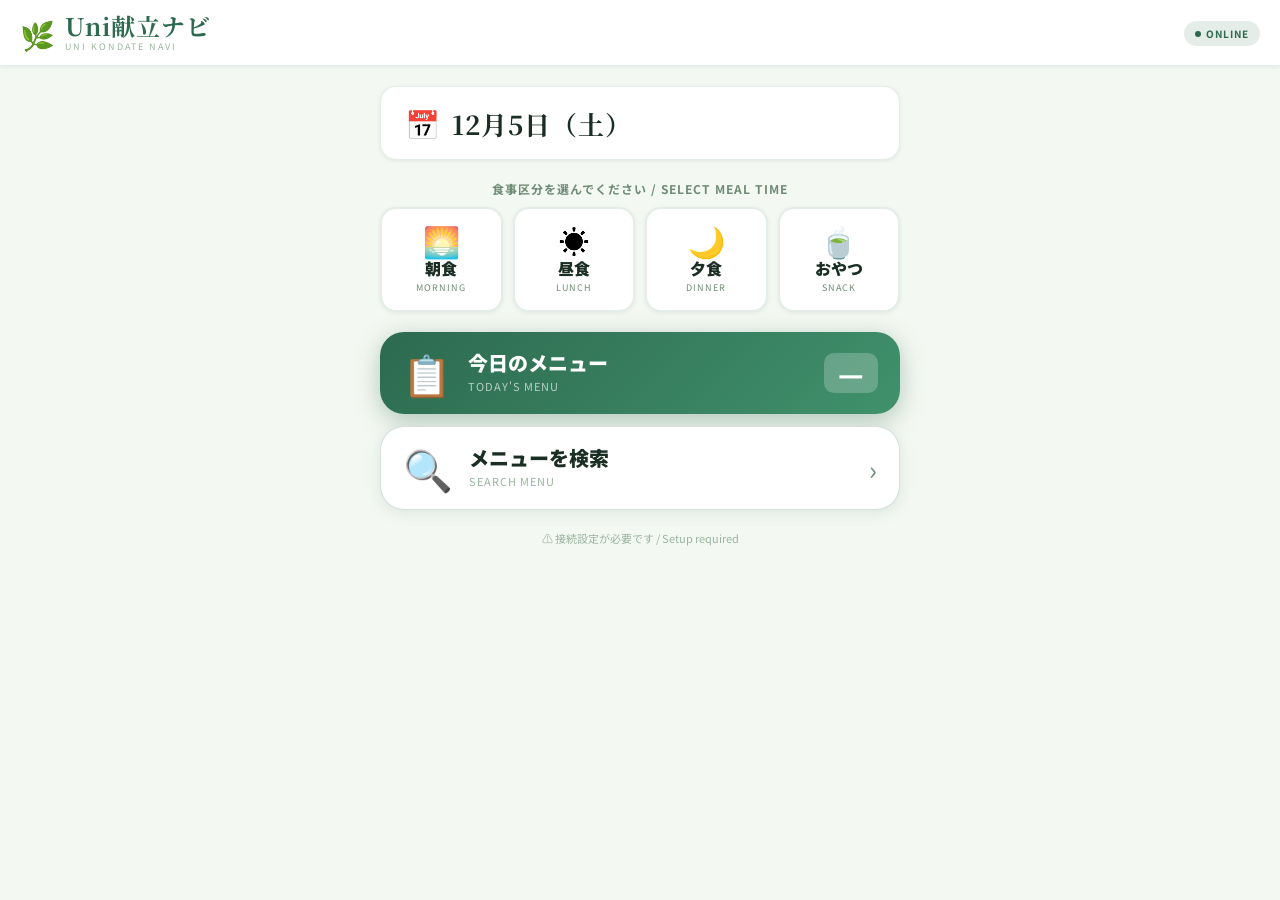
==== index.html @ f432d3ce "Update index.html" ====
<!DOCTYPE html>
<html lang="ja">
<head>
  <meta charset="UTF-8">
  <meta name="viewport" content="width=device-width, initial-scale=1.0, user-scalable=no">
  <meta name="apple-mobile-web-app-capable" content="yes">
  <meta name="apple-mobile-web-app-status-bar-style" content="default">
  <meta name="apple-mobile-web-app-title" content="Uni献立ナビ">
  <meta name="theme-color" content="#2D6A4F">
  <title>Uni献立ナビ</title>
  <link rel="manifest" href="manifest.json">
  <link rel="preconnect" href="https://fonts.googleapis.com">
  <link rel="preconnect" href="https://fonts.gstatic.com" crossorigin>
  <link href="https://fonts.googleapis.com/css2?family=Noto+Sans+JP:wght@400;500;700;900&family=Noto+Serif+JP:wght@600;700&display=swap" rel="stylesheet">
  <link rel="stylesheet" href="styles.css">
  <style>
    /* 工程一覧画面 */
    .steps-overview-screen { display:flex; flex-direction:column; height:100%; }
    .steps-list { flex:1; overflow-y:auto; padding:16px; }
    .steps-list-item {
      display:flex; align-items:flex-start; gap:14px;
      background:#fff; border-radius:14px; padding:16px;
      margin-bottom:10px; box-shadow:0 2px 8px rgba(45,106,79,0.08);
      border-left:4px solid #52B788;
    }
    .steps-list-num {
      width:32px; height:32px; border-radius:10px;
      background:#2D6A4F; color:#fff;
      font-size:14px; font-weight:900;
      display:flex; align-items:center; justify-content:center; flex-shrink:0;
    }
    .steps-list-icon { font-size:22px; flex-shrink:0; margin-top:2px; }
    .steps-list-body { flex:1; }
    .steps-list-desc { font-size:14px; font-weight:700; color:#1A2E23; line-height:1.5; }
    .steps-list-desc-en { font-size:11px; color:#6E8C75; margin-top:3px; line-height:1.4; }
    .steps-list-meta { display:flex; gap:8px; margin-top:6px; flex-wrap:wrap; }
    .steps-list-tag {
      font-size:10px; font-weight:700; padding:3px 8px;
      border-radius:100px; background:#D8EDD4; color:#2D6A4F;
    }
    .steps-list-tag.timer { background:#FDF0E0; color:#C8762A; }
    .steps-list-tag.steamcon { background:#EEF2FF; color:#5B6FA8; }

    /* ホームボタン（調理中） */
    .home-btn-cooking {
      width:40px; height:40px; border-radius:10px;
      background:rgba(255,255,255,0.15); border:none;
      font-size:18px; cursor:pointer;
      display:flex; align-items:center; justify-content:center;
      flex-shrink:0; color:#fff;
      transition:background 0.15s;
    }
    .home-btn-cooking:active { background:rgba(255,255,255,0.30); }
  </style>
</head>
<body>

<!-- ローディング -->
<div class="loading-overlay" id="loading">
  <div class="loading-logo-wrap">
    <div class="loading-leaf">🌿</div>
    <div class="loading-logo">Uni献立ナビ</div>
    <div class="loading-sub">UNI KONDATE NAVI</div>
  </div>
  <div class="spinner"></div>
</div>

<!-- タイマーアラーム点滅 -->
<div class="alarm-overlay" id="alarm-overlay"></div>
<!-- 工程完了フラッシュ -->
<div class="step-flash-overlay" id="step-flash-overlay"></div>

<!-- ============================================================
     S01: ホーム
     ============================================================ -->
<div class="screen" id="screen-home">
  <div class="home-header">
    <div class="home-brand">
      <span class="home-brand-leaf">🌿</span>
      <div>
        <div class="home-brand-name">Uni献立ナビ</div>
        <div class="home-brand-sub">UNI KONDATE NAVI</div>
      </div>
    </div>
    <div class="sync-badge online" id="sync-badge">
      <span class="sync-dot"></span>
      <span id="sync-label">ONLINE</span>
    </div>
  </div>

  <div class="home-body">
    <div class="home-date-card">
      <div class="home-date-icon">📅</div>
      <div class="home-date-text" id="home-date">--月--日（－）</div>
    </div>

    <div class="meal-time-section">
      <div class="meal-time-label">食事区分を選んでください / Select Meal Time</div>
      <div class="meal-time-grid">
        <button class="meal-time-btn" data-meal="morning" onclick="selectMealTime('morning', this)">
          <span class="meal-time-icon">🌅</span>
          <span class="meal-time-name">朝食</span>
          <span class="meal-time-en">MORNING</span>
        </button>
        <button class="meal-time-btn" data-meal="lunch" onclick="selectMealTime('lunch', this)">
          <span class="meal-time-icon">☀️</span>
          <span class="meal-time-name">昼食</span>
          <span class="meal-time-en">LUNCH</span>
        </button>
        <button class="meal-time-btn" data-meal="dinner" onclick="selectMealTime('dinner', this)">
          <span class="meal-time-icon">🌙</span>
          <span class="meal-time-name">夕食</span>
          <span class="meal-time-en">DINNER</span>
        </button>
        <button class="meal-time-btn" data-meal="snack" onclick="selectMealTime('snack', this)">
          <span class="meal-time-icon">🍵</span>
          <span class="meal-time-name">おやつ</span>
          <span class="meal-time-en">SNACK</span>
        </button>
      </div>
    </div>

    <div class="home-actions">
      <button class="home-btn home-btn-primary" onclick="showTodayMenu()">
        <span class="home-btn-icon">📋</span>
        <div class="home-btn-content">
          <div class="home-btn-label">今日のメニュー</div>
          <div class="home-btn-sublabel">TODAY'S MENU</div>
        </div>
        <div class="home-btn-badge" id="today-count">—</div>
      </button>
      <button class="home-btn home-btn-secondary" onclick="showSearch()">
        <span class="home-btn-icon">🔍</span>
        <div class="home-btn-content">
          <div class="home-btn-label">メニューを検索</div>
          <div class="home-btn-sublabel">SEARCH MENU</div>
        </div>
        <span class="home-btn-chevron">›</span>
      </button>
    </div>

    <div class="home-sync-info" id="home-sync-info">— / —</div>
  </div>
</div>

<!-- ============================================================
     S02: 今日のメニュー一覧
     ============================================================ -->
<div class="screen" id="screen-today">
  <div class="header">
    <button class="back-btn" onclick="goBack()">←</button>
    <div class="header-titles">
      <div class="header-title" id="today-header-title">今日のメニュー</div>
      <div class="header-sub" id="today-header-sub">TODAY'S MENU</div>
    </div>
    <div class="header-spacer"></div>
    <div class="header-meal-tabs">
      <button class="header-meal-tab" data-meal="morning" onclick="filterByMealTime('morning', this)">🌅朝</button>
      <button class="header-meal-tab" data-meal="lunch"   onclick="filterByMealTime('lunch',   this)">☀️昼</button>
      <button class="header-meal-tab" data-meal="dinner"  onclick="filterByMealTime('dinner',  this)">🌙夕</button>
      <button class="header-meal-tab" data-meal="snack"   onclick="filterByMealTime('snack',   this)">🍵おやつ</button>
    </div>
    <div class="menu-count-badge" id="today-menu-count">0件</div>
  </div>
  <div class="scroll-body">
    <div class="menu-grid" id="today-menu-grid"></div>
  </div>
</div>

<!-- ============================================================
     S03: 検索
     ============================================================ -->
<div class="screen" id="screen-search">
  <div class="header">
    <button class="back-btn" onclick="goBack()">←</button>
    <div class="header-titles">
      <div class="header-title">メニュー検索</div>
      <div class="header-sub">SEARCH MENU</div>
    </div>
  </div>

  <div class="search-bar">
    <div class="search-input-wrap" id="search-input-wrap">
      <span class="search-icon-left">🔍</span>
      <input type="text" id="search-input" class="search-input"
        placeholder="番ID・メニュー名 / ID or Name"
        oninput="doSearch()" autocomplete="off" autocorrect="off"
        autocapitalize="off" spellcheck="false">
      <button class="search-clear-btn" id="search-clear-btn"
        onclick="clearSearch()" style="display:none">✕</button>
    </div>
  </div>

  <div class="search-filters">
    <div class="filter-row">
      <div class="filter-row-label">🍱<br>系統</div>
      <div class="filter-chips">
        <button class="filter-chip active" data-filter-type="cuisine" data-filter-value="all"  onclick="setFilter('cuisine','all',this)">ALL</button>
        <button class="filter-chip" data-filter-type="cuisine" data-filter-value="和食"  onclick="setFilter('cuisine','和食',this)">🍱 和食</button>
        <button class="filter-chip" data-filter-type="cuisine" data-filter-value="洋食"  onclick="setFilter('cuisine','洋食',this)">🍝 洋食</button>
        <button class="filter-chip" data-filter-type="cuisine" data-filter-value="中華"  onclick="setFilter('cuisine','中華',this)">🥢 中華</button>
      </div>
    </div>
    <div class="filter-row">
      <div class="filter-row-label">📋<br>分類</div>
      <div class="filter-chips">
        <button class="filter-chip active" data-filter-type="category" data-filter-value="all"   onclick="setFilter('category','all',this)">ALL</button>
        <button class="filter-chip" data-filter-type="category" data-filter-value="煮物"   onclick="setFilter('category','煮物',this)">🫕 煮物</button>
        <button class="filter-chip" data-filter-type="category" data-filter-value="焼き物" onclick="setFilter('category','焼き物',this)">🔥 焼き物</button>
        <button class="filter-chip" data-filter-type="category" data-filter-value="汁物"   onclick="setFilter('category','汁物',this)">🍜 汁物</button>
        <button class="filter-chip" data-filter-type="category" data-filter-value="炒め物" onclick="setFilter('category','炒め物',this)">🍳 炒め物</button>
        <button class="filter-chip" data-filter-type="category" data-filter-value="副菜"   onclick="setFilter('category','副菜',this)">🥗 副菜</button>
      </div>
    </div>
  </div>

  <div class="search-results-info" id="search-info">全メニューを表示中</div>
  <div class="scroll-body">
    <div class="menu-grid" id="search-menu-grid"></div>
  </div>
</div>

<!-- ============================================================
     S04: メニュー詳細
     ============================================================ -->
<div class="screen" id="screen-detail">
  <div class="header header-transparent" id="detail-header">
    <button class="back-btn back-btn-light" onclick="goBack()">←</button>
    <div class="header-spacer"></div>
  </div>

  <div class="detail-hero">
    <div class="detail-hero-media" id="detail-hero-media">🍽️</div>
    <div class="detail-hero-overlay">
      <div class="detail-meal-time-badge" id="detail-meal-badge"></div>
      <div class="detail-menu-id" id="detail-id"></div>
      <div class="detail-menu-name" id="detail-name"></div>
      <div class="detail-tags" id="detail-tags"></div>
    </div>
  </div>

  <div class="scroll-body detail-scroll">
    <div class="detail-section">
      <div class="section-label">🍽️ 食数 / Servings</div>
      <div class="serving-counter">
        <button class="serving-btn" onclick="changeServings(-5)">−5</button>
        <button class="serving-btn" onclick="changeServings(-1)">−</button>
        <div class="serving-display">
          <div class="serving-num" id="serving-num">10</div>
          <div class="serving-unit">食 / servings</div>
        </div>
        <button class="serving-btn" onclick="changeServings(1)">＋</button>
        <button class="serving-btn" onclick="changeServings(5)">＋5</button>
      </div>
    </div>

    <div class="detail-section">
      <div class="section-label">🥦 材料 / Ingredients</div>
      <div class="ing-list" id="detail-ing-list"></div>
    </div>

    <div class="detail-section">
      <div class="section-label">📋 工程数 / Steps</div>
      <div class="steps-overview">
        <div class="steps-overview-num" id="detail-steps-count">—</div>
        <div class="steps-overview-unit">工程<br>steps</div>
      </div>
    </div>
    <div style="height:110px"></div>
  </div>

  <div class="fixed-btn-wrap">
    <button class="start-btn" onclick="showStepsOverview()">
      <span class="start-btn-icon">📋</span>
      <div class="start-btn-text">
        <div class="start-btn-main">工程を確認する</div>
        <div class="start-btn-sub">CHECK ALL STEPS</div>
      </div>
      <span class="start-btn-arrow">▶</span>
    </button>
  </div>
</div>

<!-- ============================================================
     S04.5: 工程一覧（全体像）
     ============================================================ -->
<div class="screen" id="screen-steps-overview">
  <div class="header" style="background:linear-gradient(135deg,#2D6A4F,#40916C)">
    <button class="back-btn" style="color:#fff" onclick="goBack()">←</button>
    <div class="header-titles" style="color:#fff">
      <div class="header-title" id="overview-menu-name">調理工程</div>
      <div class="header-sub">ALL STEPS OVERVIEW</div>
    </div>
    <div style="width:40px"></div>
  </div>

  <div class="steps-list" id="steps-overview-list"></div>

  <div class="fixed-btn-wrap">
    <button class="start-btn" onclick="startCooking()">
      <span class="start-btn-icon">👨‍🍳</span>
      <div class="start-btn-text">
        <div class="start-btn-main">調理を開始する</div>
        <div class="start-btn-sub">START COOKING</div>
      </div>
      <span class="start-btn-arrow">▶</span>
    </button>
  </div>
</div>

<!-- ============================================================
     S05: 調理工程
     ============================================================ -->
<div class="screen" id="screen-step">
  <div class="step-header">
    <button class="back-btn back-btn-sm" onclick="confirmExitCooking()">←</button>
    <div class="step-header-center">
      <div class="step-menu-name" id="step-menu-name">調理手順</div>
      <div class="step-progress-track">
        <div class="step-progress-fill" id="step-progress-fill"></div>
      </div>
      <div class="step-progress-text" id="step-progress-text">STEP 1 / 1</div>
    </div>
    <div class="step-num-block">
      <span class="step-num-current" id="step-current-num">1</span>
      <span class="step-num-sep">/</span>
      <span class="step-num-total" id="step-total-num">1</span>
    </div>
    <!-- ホームボタン -->
    <button class="home-btn-cooking" onclick="confirmGoHome()" title="ホームへ戻る">🏠</button>
  </div>

  <div class="step-content" id="step-content">

    <div class="step-row-top">
      <div class="step-type-icon" id="step-type-icon">👨‍🍳</div>
      <div class="step-photo-box" id="step-photo-box">
        <div class="step-photo-empty">
          <span>📷</span>
          <span class="step-photo-empty-text">No Photo</span>
        </div>
      </div>
    </div>

    <div class="step-desc-card">
      <div class="step-desc-main" id="step-desc-main"></div>
      <div class="step-desc-en" id="step-desc-en"></div>
    </div>

    <div class="step-ing-section" id="step-ing-section">
      <div class="step-section-label">🥦 使用材料 / Ingredients</div>
      <div class="step-ing-grid" id="step-ing-grid"></div>
    </div>

    <div class="steamcon-panel" id="step-steamcon" style="display:none">
      <div class="steamcon-header">
        <span>🌡️</span>
        <span class="steamcon-header-text">スチコン設定 / STEAM CONVECTION</span>
      </div>
      <div class="steamcon-grid">
        <div class="steamcon-item">
          <div class="steamcon-item-icon">🌡️</div>
          <div class="steamcon-item-val" id="sc-temp">—</div>
          <div class="steamcon-item-key">℃</div>
        </div>
        <div class="steamcon-item">
          <div class="steamcon-item-icon" id="sc-mode-icon">⚙️</div>
          <div class="steamcon-item-val" id="sc-mode-val">—</div>
          <div class="steamcon-item-key">MODE</div>
        </div>
        <div class="steamcon-item">
          <div class="steamcon-item-icon">⏱️</div>
          <div class="steamcon-item-val" id="sc-timer-val">—</div>
          <div class="steamcon-item-key">MIN</div>
        </div>
      </div>
    </div>

    <div class="timer-hint-row" id="timer-hint-row" style="display:none">
      <span class="timer-hint-icon">⏱️</span>
      <div>
        <div class="timer-hint-label">タイマー / TIMER</div>
        <div class="timer-hint-val" id="timer-hint-val">00:00</div>
      </div>
      <div class="timer-hint-note">完了後スタート<br>Auto-starts</div>
    </div>

  </div>

  <div class="complete-btn-wrap">
    <button class="complete-btn" id="complete-btn" onclick="completeStep()">
      <span class="complete-btn-check">✓</span>
      <div class="complete-btn-text">
        <div class="complete-btn-main" id="complete-btn-main">完了して次へ</div>
        <div class="complete-btn-sub" id="complete-btn-sub">DONE → NEXT STEP</div>
      </div>
      <span class="complete-btn-arrow" id="complete-btn-arrow">→</span>
    </button>
  </div>
</div>

<!-- ============================================================
     S06: タイマー
     ============================================================ -->
<div class="screen" id="screen-timer">
  <div class="header">
    <button class="back-btn timer-abort-btn" onclick="tryExitTimer()">
      <span class="timer-abort-label">中断<br><small>ABORT</small></span>
    </button>
    <div class="header-titles" style="text-align:center">
      <div class="header-title">タイマー</div>
      <div class="header-sub">TIMER</div>
    </div>
    <!-- タイマー画面にもホームボタン -->
    <button class="home-btn-cooking" onclick="confirmGoHome()" title="ホームへ戻る" style="background:rgba(45,106,79,0.15);color:#2D6A4F">🏠</button>
  </div>

  <div class="timer-body">
    <div class="timer-step-label" id="timer-step-label">STEP 1</div>

    <div class="timer-ring-wrap">
      <svg class="timer-ring" viewBox="0 0 260 260" width="260" height="260">
        <circle class="timer-ring-bg"   cx="130" cy="130" r="110"></circle>
        <circle class="timer-ring-fill" cx="130" cy="130" r="110"
          id="timer-ring-fill"
          stroke-dasharray="691.15"
          stroke-dashoffset="0"></circle>
      </svg>
      <div class="timer-digits">
        <div class="timer-time" id="timer-display">00:00</div>
        <div class="timer-status-text" id="timer-status-text">計測中 / RUNNING</div>
      </div>
    </div>

    <div class="timer-desc-text" id="timer-desc-text">タイマー終了をお待ちください</div>

    <div class="timer-next-wrap">
      <button class="timer-next-btn" id="timer-next-btn" onclick="timerComplete()" disabled>
        <span class="timer-next-icon" id="timer-next-icon">⏳</span>
        <span class="timer-next-text" id="timer-next-text">タイマー計測中... / Counting...</span>
      </button>
    </div>
  </div>
</div>

<!-- ============================================================
     S07: 調理完了
     ============================================================ -->
<div class="screen" id="screen-complete">
  <div class="complete-body">
    <div class="complete-icon-anim">✅</div>
    <div class="complete-title">COMPLETE!</div>
    <div class="complete-subtitle">
      すべての工程が完了しました<br>All cooking steps are done!
    </div>
    <div class="complete-menu-name" id="complete-menu-name"></div>
    <button class="complete-home-btn" onclick="goHome()">
      🏠 ホームへ戻る / Back to Home
    </button>
  </div>
</div>

<script src="app.js"></script>
</body>
</html>
---- styles.css ----
/*
 * styles.css - Uni献立ナビ v3
 * テーマ: 健康・食事・自然 / Fresh Green & Warm White
 * iPad Safari (iOS 15+) 対応
 */

/* ============================================================
   CSS カスタムプロパティ
   ============================================================ */
:root {
  /* 背景 */
  --bg:           #F4F8F2;
  --bg2:          #EBF3E7;
  --bg3:          #FFFFFF;

  /* カード */
  --card:         #FFFFFF;
  --card2:        #F0F5EE;
  --card3:        #E8F0E5;

  /* ボーダー */
  --border:       rgba(45, 106, 79, 0.12);
  --border2:      rgba(45, 106, 79, 0.20);

  /* プライマリー: 深い森緑 */
  --primary:      #2D6A4F;
  --primary2:     #40916C;
  --primary3:     #52B788;
  --primary-light:#D8EDD4;

  /* アクセント: 温かみのある琥珀 */
  --accent:       #C8762A;
  --accent2:      #E09143;
  --accent-light: #FDF0E0;

  /* 食事時間帯カラー */
  --morning:      #F59B42;
  --lunch:        #4A9E6B;
  --dinner:       #5B6FA8;
  --snack:        #C4698A;

  /* 成功・警告・エラー */
  --success:      #2D6A4F;
  --success2:     #40916C;
  --warning:      #C8762A;
  --warning2:     #E09143;
  --danger:       #C0392B;

  /* テキスト */
  --text:         #1A2E23;
  --text2:        #374A3C;
  --muted:        #6E8C75;
  --muted2:       #9BB5A0;

  /* 形状 */
  --radius:       16px;
  --radius-lg:    24px;
  --radius-sm:    10px;
  --radius-xs:    7px;

  /* シャドウ */
  --shadow-sm:    0 1px 4px rgba(45, 106, 79, 0.10);
  --shadow:       0 3px 16px rgba(45, 106, 79, 0.12);
  --shadow-lg:    0 6px 32px rgba(45, 106, 79, 0.16);

  /* トランジション */
  --trans:        280ms cubic-bezier(0.4, 0, 0.2, 1);
  --trans-fast:   140ms ease;

  /* レイアウト */
  --header-h:     68px;
  --step-header-h: 74px;
  --complete-btn-h: 88px;
  --bottom-safe:  env(safe-area-inset-bottom, 0px);

  /* フォント */
  --font-main:    'Noto Sans JP', 'Hiragino Kaku Gothic ProN', 'Hiragino Sans', 'YuGothic', sans-serif;
  --font-serif:   'Noto Serif JP', 'Hiragino Mincho ProN', 'Yu Mincho', serif;
}

/* ============================================================
   リセット & ベース
   ============================================================ */
*, *::before, *::after {
  box-sizing: border-box; margin: 0; padding: 0;
  -webkit-tap-highlight-color: transparent;
}

html { height: 100%; -webkit-text-size-adjust: 100%; text-size-adjust: 100%; }

body {
  width: 100%; height: 100%;
  background-color: var(--bg);
  color: var(--text);
  font-family: var(--font-main);
  overflow: hidden;
  position: fixed; inset: 0;
  touch-action: manipulation;
  -webkit-font-smoothing: antialiased;
}

button {
  cursor: pointer; font-family: var(--font-main);
  border: none; background: none;
  -webkit-appearance: none; appearance: none;
  -webkit-tap-highlight-color: transparent;
  touch-action: manipulation;
  display: inline-flex; align-items: center; justify-content: center;
}

input { font-family: var(--font-main); -webkit-appearance: none; appearance: none; }
img { display: block; max-width: 100%; }

/* ============================================================
   画面システム
   ============================================================ */
.screen {
  position: absolute; inset: 0;
  display: flex; flex-direction: column;
  opacity: 0; pointer-events: none;
  transform: translateX(28px);
  transition: opacity var(--trans), transform var(--trans);
  overflow: hidden;
  background-color: var(--bg);
  z-index: 0;
}

.screen.active {
  opacity: 1; pointer-events: all; transform: translateX(0); z-index: 1;
}

.screen.exit-left {
  opacity: 0; transform: translateX(-28px);
  pointer-events: none;
}

/* ============================================================
   ローディング
   ============================================================ */
.loading-overlay {
  position: fixed; inset: 0;
  background: linear-gradient(160deg, #2D6A4F 0%, #40916C 60%, #52B788 100%);
  display: flex; flex-direction: column;
  align-items: center; justify-content: center; gap: 20px;
  z-index: 999;
  transition: opacity 0.5s ease;
}

.loading-overlay.hidden { opacity: 0; pointer-events: none; }

.loading-logo-wrap { text-align: center; }

.loading-leaf { font-size: 48px; margin-bottom: 8px; animation: leaf-sway 2s ease-in-out infinite; }

@keyframes leaf-sway {
  0%, 100% { transform: rotate(-5deg); }
  50%       { transform: rotate(5deg); }
}

.loading-logo {
  font-family: var(--font-serif);
  font-size: 38px; font-weight: 700;
  color: #FFFFFF; letter-spacing: 3px;
}

.loading-sub {
  font-size: 11px; letter-spacing: 3px;
  color: rgba(255,255,255,0.65);
  margin-top: 4px;
}

.spinner {
  width: 40px; height: 40px;
  border: 3px solid rgba(255,255,255,0.3);
  border-top-color: #FFFFFF;
  border-radius: 50%;
  animation: spin 0.75s linear infinite;
}

@keyframes spin { to { transform: rotate(360deg); } }

/* ============================================================
   グローバルオーバーレイ
   ============================================================ */
.alarm-overlay {
  position: fixed; inset: 0;
  background-color: rgba(45, 106, 79, 0.20);
  pointer-events: none; opacity: 0; z-index: 50;
}

.alarm-overlay.active { animation: alarm-pulse 0.8s ease-in-out infinite; }

@keyframes alarm-pulse { 0%,100%{opacity:0} 50%{opacity:1} }

.step-flash-overlay {
  position: fixed; inset: 0;
  background-color: rgba(82, 183, 136, 0.25);
  pointer-events: none; opacity: 0; z-index: 40;
}

.step-flash-overlay.flash { animation: step-flash 0.35s ease; }

@keyframes step-flash { 0%{opacity:0} 40%{opacity:1} 100%{opacity:0} }

/* ============================================================
   共通ヘッダー
   ============================================================ */
.header {
  display: flex; align-items: center; gap: 10px;
  padding: 10px 16px;
  min-height: var(--header-h);
  background-color: var(--card);
  border-bottom: 1px solid var(--border);
  flex-shrink: 0; z-index: 10;
  box-shadow: var(--shadow-sm);
}

.header-transparent {
  position: absolute; top: 0; left: 0; right: 0;
  background: linear-gradient(to bottom, rgba(0,0,0,0.45) 0%, transparent 100%);
  border-bottom: none;
  box-shadow: none;
  z-index: 20;
}

.header-spacer { flex: 1; }

.header-titles { flex: 1; }

.header-title {
  font-size: 17px; font-weight: 700; color: var(--text);
  white-space: nowrap; overflow: hidden; text-overflow: ellipsis;
}

.header-sub {
  font-size: 10px; color: var(--muted2); letter-spacing: 1.5px;
  text-transform: uppercase; margin-top: 1px;
}

/* 戻るボタン */
.back-btn {
  width: 52px; height: 52px;
  border-radius: 13px;
  background-color: var(--card2);
  border: 1px solid var(--border);
  font-size: 20px; color: var(--primary);
  flex-shrink: 0;
  transition: background-color var(--trans-fast);
}

.back-btn:active { background-color: var(--card3); }

.back-btn-sm {
  width: 44px; height: 44px;
  border-radius: 11px;
}

.back-btn-light {
  background-color: rgba(255,255,255,0.22);
  border-color: rgba(255,255,255,0.35);
  color: #FFFFFF;
}

/* 今日のメニュー用ヘッダータブ */
.header-meal-tabs {
  display: flex; gap: 5px; flex-shrink: 0;
}

.header-meal-tab {
  padding: 7px 10px;
  border-radius: 9px;
  background-color: var(--card2);
  border: 1.5px solid var(--border);
  font-size: 12px; font-weight: 700; color: var(--muted);
  white-space: nowrap;
  transition: all var(--trans-fast);
}

.header-meal-tab.active {
  background-color: var(--primary);
  border-color: var(--primary);
  color: #FFFFFF;
}

/* 同期バッジ */
.sync-badge {
  display: flex; align-items: center; gap: 5px;
  padding: 5px 11px; border-radius: 100px;
  font-size: 10px; font-weight: 700; letter-spacing: 1px;
  flex-shrink: 0;
}

.sync-badge.online  { background-color: rgba(45,106,79,0.12); color: var(--primary); }
.sync-badge.offline { background-color: rgba(192,57,43,0.12); color: var(--danger); }

.sync-dot {
  width: 6px; height: 6px; border-radius: 50%;
  background-color: currentColor; flex-shrink: 0;
}

.menu-count-badge {
  padding: 5px 13px;
  background-color: var(--card2);
  border-radius: 100px;
  font-size: 12px; font-weight: 700; color: var(--muted);
  flex-shrink: 0;
}

/* ============================================================
   スクロールコンテンツ
   ============================================================ */
.scroll-body {
  flex: 1; overflow-y: auto;
  -webkit-overflow-scrolling: touch;
  padding: 14px 14px 120px;
}

.detail-scroll { padding-top: 6px; }

/* ============================================================
   ホーム画面
   ============================================================ */
.home-header {
  display: flex; align-items: center; justify-content: space-between;
  padding: 14px 20px 12px;
  background-color: var(--card);
  border-bottom: 1px solid var(--border);
  flex-shrink: 0;
  box-shadow: var(--shadow-sm);
}

.home-brand {
  display: flex; align-items: center; gap: 10px;
}

.home-brand-leaf { font-size: 28px; line-height: 1; }

.home-brand-name {
  font-family: var(--font-serif);
  font-size: 24px; font-weight: 700;
  color: var(--primary); letter-spacing: 1px;
  line-height: 1;
}

.home-brand-sub {
  font-size: 9px; letter-spacing: 2px; color: var(--muted2);
  text-transform: uppercase; margin-top: 2px;
}

.home-body {
  flex: 1; overflow-y: auto; -webkit-overflow-scrolling: touch;
  padding: 20px 20px 40px;
  display: flex; flex-direction: column; gap: 20px;
  align-items: center;
}

/* 日付カード */
.home-date-card {
  display: flex; align-items: center; gap: 12px;
  background-color: var(--card);
  border-radius: var(--radius);
  padding: 16px 24px;
  border: 1px solid var(--border);
  box-shadow: var(--shadow-sm);
  width: 100%; max-width: 520px;
}

.home-date-icon { font-size: 28px; flex-shrink: 0; }

.home-date-text {
  font-family: var(--font-serif);
  font-size: 26px; font-weight: 700;
  color: var(--text); letter-spacing: 1px;
}

/* 食事時間帯グリッド */
.meal-time-section { width: 100%; max-width: 520px; }

.meal-time-label {
  font-size: 12px; color: var(--muted); font-weight: 700;
  letter-spacing: 1px; margin-bottom: 10px; text-align: center;
  text-transform: uppercase;
}

.meal-time-grid {
  display: grid; grid-template-columns: repeat(4, 1fr);
  gap: 10px;
}

.meal-time-btn {
  display: flex; flex-direction: column;
  align-items: center; justify-content: center;
  gap: 5px; padding: 16px 8px;
  border-radius: var(--radius);
  background-color: var(--card);
  border: 2px solid var(--border);
  transition: all var(--trans-fast);
  box-shadow: var(--shadow-sm);
  -webkit-user-select: none; user-select: none;
}

.meal-time-btn:active { transform: scale(0.95); }

.meal-time-btn.active[data-meal="morning"] {
  background-color: var(--morning); border-color: var(--morning);
}
.meal-time-btn.active[data-meal="lunch"] {
  background-color: var(--lunch); border-color: var(--lunch);
}
.meal-time-btn.active[data-meal="dinner"] {
  background-color: var(--dinner); border-color: var(--dinner);
}
.meal-time-btn.active[data-meal="snack"] {
  background-color: var(--snack); border-color: var(--snack);
}
.meal-time-btn.active .meal-time-name,
.meal-time-btn.active .meal-time-en { color: #FFFFFF; }
.meal-time-btn.active .meal-time-icon { filter: none; }

.meal-time-icon { font-size: 30px; line-height: 1; }

.meal-time-name {
  font-size: 16px; font-weight: 900; color: var(--text); line-height: 1;
}

.meal-time-en {
  font-size: 9px; letter-spacing: 1px; color: var(--muted);
  text-transform: uppercase;
}

/* ホームアクションボタン */
.home-actions {
  display: flex; flex-direction: column; gap: 12px;
  width: 100%; max-width: 520px;
}

.home-btn {
  width: 100%; padding: 20px 22px;
  border-radius: var(--radius-lg);
  display: flex; align-items: center; gap: 16px;
  transition: transform var(--trans-fast), box-shadow var(--trans-fast);
  text-align: left; -webkit-user-select: none; user-select: none;
}

.home-btn:active { transform: scale(0.97); }

.home-btn-primary {
  background: linear-gradient(135deg, var(--primary) 0%, var(--primary2) 100%);
  box-shadow: 0 6px 24px rgba(45, 106, 79, 0.35);
  border: none;
}

.home-btn-secondary {
  background-color: var(--card);
  border: 1.5px solid var(--border2);
  box-shadow: var(--shadow);
}

.home-btn-icon { font-size: 40px; flex-shrink: 0; line-height: 1; }

.home-btn-content { flex: 1; min-width: 0; }

.home-btn-label {
  font-size: 20px; font-weight: 900; line-height: 1.1; color: #FFFFFF;
}

.home-btn-secondary .home-btn-label { color: var(--text); }

.home-btn-sublabel {
  font-size: 11px; letter-spacing: 1px; margin-top: 4px;
  color: rgba(255,255,255,0.65);
}

.home-btn-secondary .home-btn-sublabel { color: var(--muted2); }

.home-btn-badge {
  background-color: rgba(255,255,255,0.22);
  border-radius: 10px;
  padding: 6px 14px;
  font-size: 28px; font-weight: 900; color: #FFFFFF;
  flex-shrink: 0; min-width: 50px; text-align: center; line-height: 1;
}

.home-btn-chevron {
  font-size: 26px; color: var(--muted); flex-shrink: 0;
}

.home-sync-info {
  font-size: 11px; color: var(--muted2); text-align: center;
}

/* ============================================================
   メニューグリッド & カード
   ============================================================ */
.menu-grid {
  display: grid;
  grid-template-columns: repeat(3, 1fr);
  gap: 12px;
}

.menu-card {
  background-color: var(--card);
  border-radius: var(--radius);
  overflow: hidden;
  border: 1px solid var(--border);
  cursor: pointer;
  transition: transform var(--trans-fast), box-shadow var(--trans-fast);
  box-shadow: var(--shadow-sm);
  -webkit-user-select: none; user-select: none;
}

.menu-card:active { transform: scale(0.95); box-shadow: var(--shadow); }

/* 仕上がり写真: URLあれば写真, なければ絵文字 */
.menu-card-media {
  width: 100%; aspect-ratio: 4/3;
  background: linear-gradient(135deg, var(--card2) 0%, var(--primary-light) 100%);
  display: flex; align-items: center; justify-content: center;
  font-size: 46px; overflow: hidden; flex-shrink: 0;
}

.menu-card-media img {
  width: 100%; height: 100%; object-fit: cover; display: block;
}

.menu-card-body { padding: 10px 12px 12px; }

.menu-card-id {
  font-size: 10px; color: var(--primary2); font-weight: 700;
  letter-spacing: 1px; margin-bottom: 4px;
}

.menu-card-name {
  font-size: 14px; font-weight: 700; line-height: 1.35; color: var(--text);
  margin-bottom: 6px;
}

.menu-card-tags { display: flex; gap: 4px; flex-wrap: wrap; }

.tag {
  padding: 3px 8px; border-radius: var(--radius-xs);
  font-size: 10px; font-weight: 700; line-height: 1.4;
}

.tag-cuisine {
  background-color: var(--primary-light); color: var(--primary);
}

.tag-category {
  background-color: var(--accent-light); color: var(--accent);
}

.tag-meal-morning { background-color: rgba(245,155,66,0.15); color: var(--morning); }
.tag-meal-lunch   { background-color: rgba(74,158,107,0.15); color: var(--lunch); }
.tag-meal-dinner  { background-color: rgba(91,111,168,0.15); color: var(--dinner); }
.tag-meal-snack   { background-color: rgba(196,105,138,0.15); color: var(--snack); }

/* 空状態 */
.empty-state {
  grid-column: 1/-1;
  display: flex; flex-direction: column;
  align-items: center; justify-content: center;
  padding: 80px 40px; text-align: center; gap: 12px;
}

.empty-state-icon { font-size: 52px; opacity: 0.35; }
.empty-state-text { font-size: 15px; font-weight: 700; color: var(--muted); }
.empty-state-sub  { font-size: 12px; color: var(--muted2); }

/* ============================================================
   検索
   ============================================================ */
.search-bar {
  padding: 10px 14px 8px;
  background-color: var(--card);
  border-bottom: 1px solid var(--border);
  flex-shrink: 0;
}

.search-input-wrap {
  display: flex; align-items: center; gap: 9px;
  background-color: var(--card2);
  border: 1.5px solid var(--border2);
  border-radius: var(--radius-sm);
  padding: 0 12px; height: 52px;
  transition: border-color var(--trans-fast);
}

.search-input-wrap:focus-within { border-color: var(--primary2); }

.search-icon-left { font-size: 18px; flex-shrink: 0; opacity: 0.6; }

.search-input {
  flex: 1; height: 100%; background: none;
  border: none; outline: none;
  font-size: 15px; color: var(--text); min-width: 0;
}

.search-input::placeholder { color: var(--muted2); }

.search-clear-btn {
  width: 30px; height: 30px; border-radius: 50%;
  background-color: var(--card3); color: var(--muted);
  font-size: 13px; flex-shrink: 0;
  transition: background-color var(--trans-fast);
}

.search-clear-btn:active { background-color: var(--border2); }

.search-filters {
  padding: 9px 14px;
  background-color: var(--card);
  border-bottom: 1px solid var(--border);
  flex-shrink: 0; display: flex; flex-direction: column; gap: 7px;
}

.filter-row { display: flex; align-items: center; gap: 9px; }

.filter-row-label {
  font-size: 10px; font-weight: 700; color: var(--muted);
  flex-shrink: 0; width: 36px; text-align: center; line-height: 1.4;
}

.filter-chips {
  display: flex; gap: 6px; overflow-x: auto;
  -webkit-overflow-scrolling: touch; flex: 1;
}

.filter-chips::-webkit-scrollbar { display: none; }

.filter-chip {
  padding: 8px 13px; border-radius: 100px;
  border: 1.5px solid var(--border2);
  background-color: var(--card2);
  font-size: 12px; font-weight: 700; color: var(--muted);
  white-space: nowrap; flex-shrink: 0;
  transition: all var(--trans-fast);
}

.filter-chip.active {
  background-color: var(--primary); border-color: var(--primary); color: #FFFFFF;
}

.filter-chip:active { opacity: 0.7; }

.search-results-info {
  padding: 7px 14px 4px; font-size: 11px; color: var(--muted2); flex-shrink: 0;
}

/* ============================================================
   メニュー詳細
   ============================================================ */
.detail-hero {
  position: relative; flex-shrink: 0;
}

.detail-hero-media {
  width: 100%; height: 240px;
  background: linear-gradient(135deg, var(--card2) 0%, var(--primary-light) 100%);
  display: flex; align-items: center; justify-content: center;
  font-size: 80px; overflow: hidden;
}

.detail-hero-media img {
  width: 100%; height: 100%; object-fit: cover; display: block;
}

.detail-hero-overlay {
  position: absolute; bottom: 0; left: 0; right: 0;
  background: linear-gradient(transparent, rgba(26,46,35,0.92));
  padding: 40px 18px 16px;
}

.detail-meal-time-badge {
  display: inline-flex; align-items: center; gap: 4px;
  padding: 3px 10px; border-radius: 100px;
  background-color: rgba(255,255,255,0.22);
  font-size: 11px; font-weight: 700; color: #FFFFFF;
  margin-bottom: 6px;
}

.detail-menu-id {
  font-size: 11px; color: var(--primary3); letter-spacing: 2px; font-weight: 700;
}

.detail-menu-name {
  font-family: var(--font-serif);
  font-size: 24px; font-weight: 700; color: #FFFFFF; line-height: 1.25; margin-top: 3px;
}

.detail-tags { display: flex; gap: 6px; flex-wrap: wrap; margin-top: 7px; }

/* セクション */
.detail-section {
  padding: 16px 18px; border-bottom: 1px solid var(--border);
  background-color: var(--card);
  margin-bottom: 4px;
}

.section-label {
  font-size: 11px; text-transform: uppercase; letter-spacing: 1.5px;
  color: var(--muted); font-weight: 700; margin-bottom: 12px;
}

/* 食数 */
.serving-counter {
  display: flex; align-items: center; gap: 8px;
  background-color: var(--card2); border-radius: var(--radius);
  padding: 12px 14px;
}

.serving-btn {
  width: 56px; height: 56px; border-radius: 12px;
  border: 1.5px solid var(--border2);
  background-color: var(--card);
  font-size: 15px; font-weight: 700; color: var(--primary);
  flex-shrink: 0;
  transition: background-color var(--trans-fast);
}

.serving-btn:active { background-color: var(--card3); }

.serving-display { flex: 1; text-align: center; }

.serving-num {
  font-size: 52px; font-weight: 900; color: var(--primary); line-height: 1;
}

.serving-unit { font-size: 11px; color: var(--muted2); margin-top: 2px; }

/* 材料 */
.ing-list { display: flex; flex-direction: column; gap: 6px; }

.ing-row {
  display: flex; align-items: center; justify-content: space-between;
  padding: 10px 13px; background-color: var(--card2);
  border-radius: var(--radius-sm); gap: 8px;
}

.ing-name { font-size: 14px; font-weight: 700; color: var(--text); flex: 1; }
.ing-amount { font-size: 14px; font-weight: 700; color: var(--accent); flex-shrink: 0; white-space: nowrap; }

.steps-overview { display: flex; align-items: baseline; gap: 10px; padding: 6px 4px; }
.steps-overview-num { font-size: 60px; font-weight: 900; color: var(--primary); line-height: 1; }
.steps-overview-unit { font-size: 14px; color: var(--muted); line-height: 1.5; }

/* 固定ボタン */
.fixed-btn-wrap {
  position: absolute; bottom: 0; left: 0; right: 0;
  padding: 10px 18px calc(24px + var(--bottom-safe));
  background: linear-gradient(transparent, var(--bg) 30%);
  z-index: 20;
}

.start-btn {
  width: 100%; height: 80px;
  border-radius: 20px; border: none;
  background: linear-gradient(135deg, var(--primary) 0%, var(--primary2) 100%);
  display: flex; align-items: center; gap: 14px; padding: 0 22px;
  box-shadow: 0 6px 24px rgba(45, 106, 79, 0.38);
  transition: transform var(--trans-fast), box-shadow var(--trans-fast);
}

.start-btn:active { transform: scale(0.97); }

.start-btn-icon { font-size: 32px; flex-shrink: 0; }

.start-btn-text { flex: 1; text-align: left; }

.start-btn-main { font-size: 18px; font-weight: 900; color: #FFFFFF; }
.start-btn-sub  { font-size: 11px; color: rgba(255,255,255,0.65); letter-spacing: 1px; margin-top: 3px; }
.start-btn-arrow { font-size: 22px; color: rgba(255,255,255,0.65); }

/* ============================================================
   調理工程画面 (1画面・スクロールなし)
   ============================================================ */

/* コンパクトヘッダー */
.step-header {
  display: flex; align-items: center; gap: 10px;
  padding: 8px 12px 7px;
  min-height: var(--step-header-h);
  background-color: var(--card);
  border-bottom: 1px solid var(--border);
  flex-shrink: 0; z-index: 10;
  box-shadow: var(--shadow-sm);
}

.step-header-center {
  flex: 1; min-width: 0;
}

.step-menu-name {
  font-size: 14px; font-weight: 700; color: var(--text);
  white-space: nowrap; overflow: hidden; text-overflow: ellipsis;
  margin-bottom: 5px;
}

.step-progress-track {
  height: 6px; background-color: var(--card2); border-radius: 3px; overflow: hidden;
}

.step-progress-fill {
  height: 100%;
  background: linear-gradient(90deg, var(--primary) 0%, var(--primary3) 100%);
  border-radius: 3px; width: 0%;
  transition: width 0.4s cubic-bezier(0.4, 0, 0.2, 1);
}

.step-progress-text {
  font-size: 10px; font-weight: 700; color: var(--muted2);
  margin-top: 3px; letter-spacing: 0.5px;
}

/* 工程番号ブロック (右端) */
.step-num-block {
  display: flex; align-items: baseline; gap: 3px; flex-shrink: 0;
  background-color: var(--primary-light);
  border-radius: 12px; padding: 6px 14px;
  border: 1.5px solid var(--primary3);
}

.step-num-current {
  font-size: 32px; font-weight: 900; color: var(--primary); line-height: 1;
}

.step-num-sep { font-size: 16px; color: var(--muted2); }

.step-num-total { font-size: 20px; font-weight: 700; color: var(--muted); }

/* ============================================================
   工程コンテンツ: 1画面に収める flex レイアウト
   ============================================================ */
.step-content {
  flex: 1;
  display: flex;
  flex-direction: column;
  gap: 7px;
  padding: 8px 12px calc(var(--complete-btn-h) + 20px + var(--bottom-safe));
  overflow: hidden; /* スクロールさせない */
  min-height: 0;
}

/* 行1: 作業アイコン + 工程写真 */
.step-row-top {
  display: flex; gap: 9px; flex-shrink: 0; align-items: stretch;
}

.step-type-icon {
  font-size: 40px; line-height: 1;
  background-color: var(--primary-light);
  border-radius: var(--radius-sm);
  width: 68px; flex-shrink: 0;
  display: flex; align-items: center; justify-content: center;
  border: 1px solid var(--border2);
}

.step-photo-box {
  flex: 1;
  background: linear-gradient(135deg, var(--card2) 0%, var(--primary-light) 100%);
  border-radius: var(--radius-sm);
  overflow: hidden;
  display: flex; align-items: center; justify-content: center;
  min-height: 72px; max-height: 110px;
  border: 1px solid var(--border);
}

.step-photo-box img {
  width: 100%; height: 100%; object-fit: cover; display: block;
}

.step-photo-empty {
  display: flex; flex-direction: column; align-items: center;
  gap: 3px; color: var(--muted2); font-size: 22px;
}

.step-photo-empty-text { font-size: 10px; }

/* 行2: 工程説明 */
.step-desc-card {
  background-color: var(--card);
  border-radius: var(--radius-sm);
  border-left: 4px solid var(--primary);
  padding: 10px 13px;
  flex-shrink: 0;
  box-shadow: var(--shadow-sm);
}

.step-desc-main {
  font-size: 16px; font-weight: 700; line-height: 1.6; color: var(--text);
  /* 3行超えたらトリミング */
  display: -webkit-box;
  -webkit-line-clamp: 3;
  -webkit-box-orient: vertical;
  overflow: hidden;
}

.step-desc-en {
  font-size: 11px; color: var(--muted); margin-top: 5px; line-height: 1.5;
  display: -webkit-box;
  -webkit-line-clamp: 2;
  -webkit-box-orient: vertical;
  overflow: hidden;
}

/* 行3: 材料 */
.step-ing-section { flex-shrink: 0; }

.step-section-label {
  font-size: 10px; text-transform: uppercase; letter-spacing: 1.5px;
  color: var(--muted); font-weight: 700; margin-bottom: 6px;
}

.step-ing-grid {
  display: grid; grid-template-columns: repeat(3, 1fr); gap: 7px;
}

.step-ing-card {
  background-color: var(--card);
  border-radius: var(--radius-sm);
  border: 1px solid var(--border);
  padding: 8px 10px;
}

.step-ing-name-en {
  font-size: 10px; color: var(--muted2); margin-bottom: 2px;
  white-space: nowrap; overflow: hidden; text-overflow: ellipsis;
}

.step-ing-amount-row { display: flex; align-items: baseline; gap: 2px; }

.step-ing-amount { font-size: 18px; font-weight: 900; color: var(--accent); line-height: 1; }
.step-ing-unit   { font-size: 11px; color: var(--muted); }

.step-ing-name-ja {
  font-size: 11px; color: var(--muted); margin-top: 3px;
  white-space: nowrap; overflow: hidden; text-overflow: ellipsis;
}

/* 行4: スチコン */
.steamcon-panel {
  background: linear-gradient(135deg, #EBF3FF 0%, #DBE9FF 100%);
  border-radius: var(--radius-sm);
  border: 1px solid rgba(59, 130, 246, 0.25);
  padding: 10px 13px;
  flex-shrink: 0;
}

.steamcon-header {
  display: flex; align-items: center; gap: 6px; margin-bottom: 9px;
}

.steamcon-header-text {
  font-size: 10px; text-transform: uppercase; letter-spacing: 1.5px;
  color: #3B82F6; font-weight: 700;
}

.steamcon-grid {
  display: grid; grid-template-columns: repeat(3, 1fr); gap: 8px;
}

.steamcon-item {
  background-color: rgba(255,255,255,0.65);
  border-radius: 8px; padding: 9px 6px; text-align: center;
}

.steamcon-item-icon { font-size: 18px; margin-bottom: 3px; line-height: 1; }

.steamcon-item-val {
  font-size: 22px; font-weight: 900; color: #2563EB; line-height: 1;
}

.steamcon-item-key {
  font-size: 9px; color: var(--muted); margin-top: 3px; letter-spacing: 1px;
}

/* 行5: タイマー予告 */
.timer-hint-row {
  background-color: var(--accent-light);
  border: 1px solid rgba(200, 118, 42, 0.28);
  border-radius: var(--radius-sm);
  padding: 10px 13px;
  display: flex; align-items: center; gap: 10px;
  flex-shrink: 0;
}

.timer-hint-icon { font-size: 24px; flex-shrink: 0; }
.timer-hint-label { font-size: 10px; text-transform: uppercase; letter-spacing: 1px; color: var(--muted); }
.timer-hint-val { font-size: 22px; font-weight: 900; color: var(--accent); line-height: 1.2; }
.timer-hint-note { font-size: 10px; color: var(--muted2); text-align: right; flex-shrink: 0; line-height: 1.5; margin-left: auto; }

/* 完了ボタン (固定) */
.complete-btn-wrap {
  position: absolute; bottom: 0; left: 0; right: 0;
  padding: 8px 14px calc(18px + var(--bottom-safe));
  background: linear-gradient(transparent, var(--bg) 22%);
  z-index: 20;
}

.complete-btn {
  width: 100%; height: var(--complete-btn-h);
  border-radius: 20px; border: none;
  background: linear-gradient(135deg, var(--primary) 0%, var(--primary2) 100%);
  display: flex; align-items: center; gap: 14px; padding: 0 22px;
  box-shadow: 0 6px 28px rgba(45, 106, 79, 0.40);
  transition: transform var(--trans-fast), box-shadow var(--trans-fast);
  -webkit-user-select: none; user-select: none;
}

.complete-btn:active { transform: scale(0.97); }

/* 最終工程: 琥珀色 */
.complete-btn.finish-state {
  background: linear-gradient(135deg, var(--accent) 0%, var(--accent2) 100%);
  box-shadow: 0 6px 28px rgba(200, 118, 42, 0.42);
}

.complete-btn-check { font-size: 38px; color: #FFFFFF; flex-shrink: 0; line-height: 1; }

.complete-btn-text { flex: 1; text-align: left; }

.complete-btn-main { font-size: 22px; font-weight: 900; color: #FFFFFF; line-height: 1.1; }
.complete-btn-sub  { font-size: 11px; color: rgba(255,255,255,0.65); letter-spacing: 1px; margin-top: 3px; }
.complete-btn-arrow { font-size: 26px; color: rgba(255,255,255,0.65); flex-shrink: 0; }

/* ============================================================
   タイマー画面
   ============================================================ */
.timer-abort-btn {
  flex-direction: column; width: 64px; height: 52px;
  border-radius: 12px;
  background-color: rgba(192,57,43,0.08);
  border: 1px solid rgba(192,57,43,0.22);
  gap: 0; padding: 0 4px;
}

.timer-abort-btn:active { background-color: rgba(192,57,43,0.16); }

.timer-abort-label {
  font-size: 12px; font-weight: 700;
  color: rgba(192,57,43,0.7); text-align: center; line-height: 1.5;
}

.timer-body {
  flex: 1; display: flex; flex-direction: column;
  align-items: center; justify-content: center;
  padding: 16px 32px 36px; gap: 16px; text-align: center;
  overflow-y: auto; -webkit-overflow-scrolling: touch;
}

.timer-step-label {
  font-size: 14px; letter-spacing: 3px; color: var(--muted); font-weight: 700;
}

/* リングタイマー */
.timer-ring-wrap { position: relative; flex-shrink: 0; }

.timer-ring { transform: rotate(-90deg); overflow: visible; display: block; }

.timer-ring-bg   { fill: none; stroke: var(--card2); stroke-width: 14; }

.timer-ring-fill {
  fill: none; stroke: var(--warning); stroke-width: 14; stroke-linecap: round;
  transition: stroke-dashoffset 1s linear, stroke 0.4s ease;
}

.timer-ring-fill.done { stroke: var(--success); }

.timer-digits {
  position: absolute; inset: 0;
  display: flex; flex-direction: column; align-items: center; justify-content: center; gap: 5px;
}

.timer-time {
  font-size: 60px; font-weight: 900; color: var(--warning); line-height: 1;
  transition: color 0.3s ease;
}

.timer-time.done   { color: var(--success); }

.timer-time.urgent {
  color: var(--danger);
  animation: urgent-blink 0.5s ease-in-out infinite;
}

@keyframes urgent-blink { 0%,100%{opacity:1} 50%{opacity:0.3} }

.timer-status-text { font-size: 11px; letter-spacing: 2px; color: var(--muted); text-transform: uppercase; }

.timer-desc-text { font-size: 13px; color: var(--muted); line-height: 1.65; max-width: 320px; }

.timer-next-wrap { width: 100%; max-width: 440px; }

.timer-next-btn {
  width: 100%; height: 84px; border-radius: 20px;
  background-color: var(--card2);
  border: 2px solid var(--border2);
  color: var(--muted); font-size: 16px; font-weight: 700;
  display: flex; align-items: center; justify-content: center; gap: 11px;
  transition: all 0.35s ease;
}

.timer-next-btn:disabled { opacity: 0.55; cursor: not-allowed; }

.timer-next-btn.ready {
  background: linear-gradient(135deg, var(--success) 0%, var(--success2) 100%);
  border-color: var(--success); color: #FFFFFF;
  box-shadow: 0 6px 28px rgba(45, 106, 79, 0.40);
  animation: btn-pop 0.55s cubic-bezier(0.34, 1.56, 0.64, 1);
}

.timer-next-btn.ready:active { transform: scale(0.97); }

@keyframes btn-pop { 0%{transform:scale(0.9)} 100%{transform:scale(1)} }

.timer-next-icon { font-size: 26px; flex-shrink: 0; }
.timer-next-text { font-size: 17px; font-weight: 700; }

/* ============================================================
   調理完了
   ============================================================ */
.complete-body {
  flex: 1; display: flex; flex-direction: column;
  align-items: center; justify-content: center;
  padding: 60px 40px; text-align: center; gap: 20px;
  background: linear-gradient(160deg, #F4F8F2 0%, #E8F3E5 100%);
}

.complete-icon-anim {
  font-size: 88px; line-height: 1;
  animation: pop-in 0.55s cubic-bezier(0.34, 1.56, 0.64, 1);
}

@keyframes pop-in { 0%{transform:scale(0);opacity:0} 100%{transform:scale(1);opacity:1} }

.complete-title {
  font-family: var(--font-serif);
  font-size: 60px; font-weight: 700; letter-spacing: 4px;
  color: var(--primary);
  animation: fade-up 0.4s ease 0.2s both;
}

@keyframes fade-up { 0%{opacity:0;transform:translateY(12px)} 100%{opacity:1;transform:translateY(0)} }

.complete-subtitle {
  font-size: 15px; color: var(--muted); line-height: 1.75;
  animation: fade-up 0.4s ease 0.35s both;
}

.complete-menu-name {
  font-family: var(--font-serif);
  font-size: 21px; font-weight: 700; color: var(--text);
  padding: 15px 26px;
  background-color: var(--card);
  border-radius: var(--radius);
  border: 1px solid rgba(45,106,79,0.18);
  width: 100%; max-width: 400px;
  box-shadow: var(--shadow-sm);
  animation: fade-up 0.4s ease 0.45s both;
}

.complete-home-btn {
  height: 68px; width: 100%; max-width: 400px;
  border-radius: 18px;
  background-color: var(--card);
  border: 1.5px solid var(--border2);
  color: var(--text); font-size: 16px; font-weight: 700;
  transition: background-color var(--trans-fast);
  animation: fade-up 0.4s ease 0.55s both;
}

.complete-home-btn:active { background-color: var(--card2); }

/* ============================================================
   スクロールバー
   ============================================================ */
::-webkit-scrollbar { width: 3px; }
::-webkit-scrollbar-track { background: transparent; }
::-webkit-scrollbar-thumb { background-color: var(--card3); border-radius: 2px; }
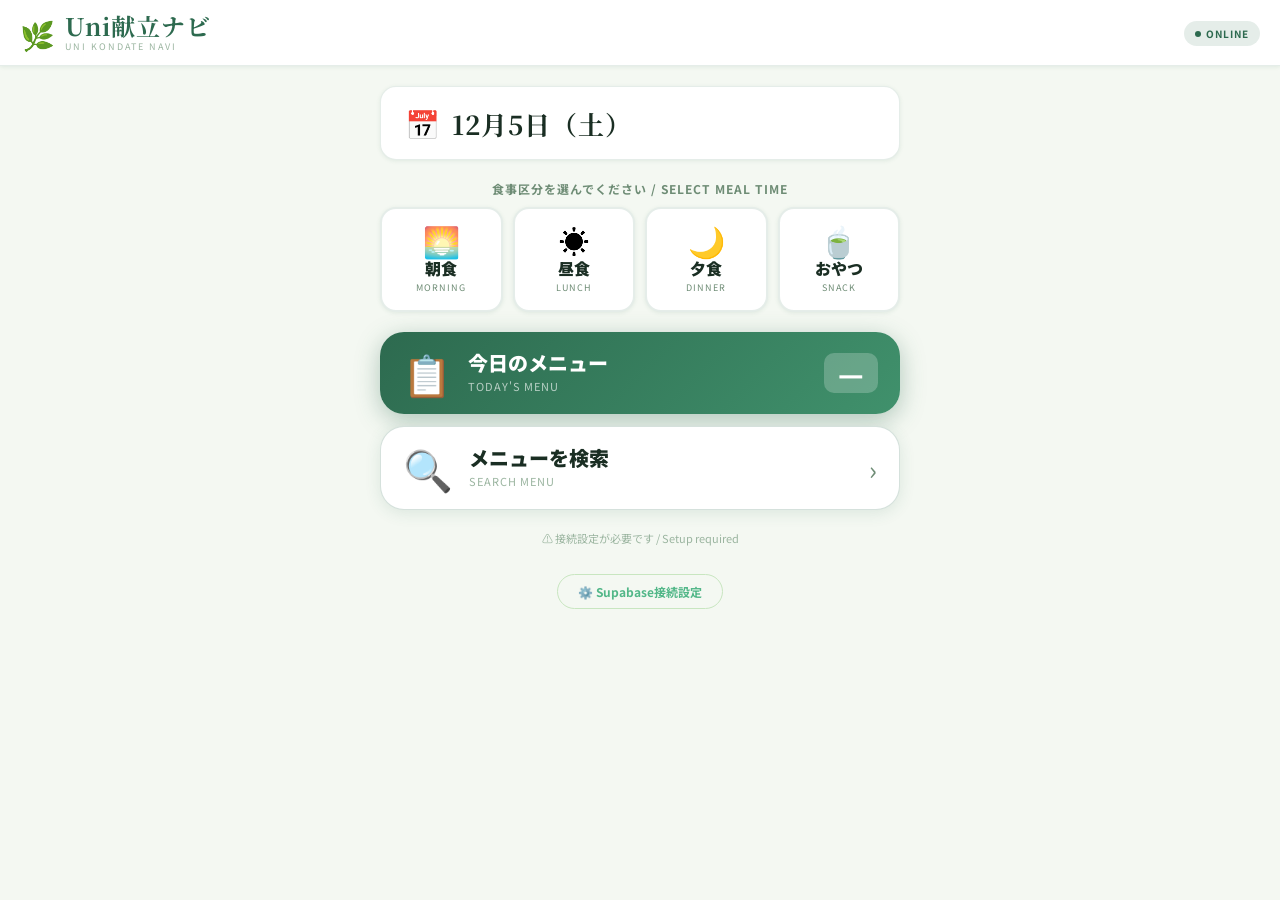
==== commit da96702e: "Update index.html" ====
--- a/index.html
+++ b/index.html
@@ -14,8 +14,17 @@
   <link href="https://fonts.googleapis.com/css2?family=Noto+Sans+JP:wght@400;500;700;900&family=Noto+Serif+JP:wght@600;700&display=swap" rel="stylesheet">
   <link rel="stylesheet" href="styles.css">
   <style>
-    /* 工程一覧画面 */
-    .steps-overview-screen { display:flex; flex-direction:column; height:100%; }
+    /* ============ 設定ボタン ============ */
+    .settings-open-btn {
+      margin: 8px auto 0; display: block;
+      background: none; border: 1.5px solid #C8E6C0;
+      border-radius: 100px; padding: 8px 20px;
+      font-size: 12px; font-weight: 700; color: #52B788;
+      cursor: pointer;
+    }
+    .settings-open-btn:active { background: #EAF4EC; }
+
+    /* ============ 工程一覧（全体像）画面 ============ */
     .steps-list { flex:1; overflow-y:auto; padding:16px; }
     .steps-list-item {
       display:flex; align-items:flex-start; gap:14px;
@@ -25,8 +34,7 @@
     }
     .steps-list-num {
       width:32px; height:32px; border-radius:10px;
-      background:#2D6A4F; color:#fff;
-      font-size:14px; font-weight:900;
+      background:#2D6A4F; color:#fff; font-size:14px; font-weight:900;
       display:flex; align-items:center; justify-content:center; flex-shrink:0;
     }
     .steps-list-icon { font-size:22px; flex-shrink:0; margin-top:2px; }
@@ -34,23 +42,106 @@
     .steps-list-desc { font-size:14px; font-weight:700; color:#1A2E23; line-height:1.5; }
     .steps-list-desc-en { font-size:11px; color:#6E8C75; margin-top:3px; line-height:1.4; }
     .steps-list-meta { display:flex; gap:8px; margin-top:6px; flex-wrap:wrap; }
-    .steps-list-tag {
-      font-size:10px; font-weight:700; padding:3px 8px;
-      border-radius:100px; background:#D8EDD4; color:#2D6A4F;
-    }
-    .steps-list-tag.timer { background:#FDF0E0; color:#C8762A; }
-    .steps-list-tag.steamcon { background:#EEF2FF; color:#5B6FA8; }
-
-    /* ホームボタン（調理中） */
+    .steps-list-tag { font-size:10px; font-weight:700; padding:3px 8px; border-radius:100px; background:#D8EDD4; color:#2D6A4F; }
+    .steps-list-tag.timer   { background:#FDF0E0; color:#C8762A; }
+    .steps-list-tag.steamcon{ background:#EEF2FF; color:#5B6FA8; }
+
+    /* ============ ホームボタン（調理中） ============ */
     .home-btn-cooking {
       width:40px; height:40px; border-radius:10px;
-      background:rgba(255,255,255,0.15); border:none;
-      font-size:18px; cursor:pointer;
+      background:rgba(255,255,255,0.15); border:none; font-size:18px; cursor:pointer;
+      display:flex; align-items:center; justify-content:center; flex-shrink:0; color:#fff;
+      transition:background 0.15s;
+    }
+    .home-btn-cooking:active { background:rgba(255,255,255,0.30); }
+
+    /* ============ 調理工程スクロールボディ ============ */
+    .step-scroll-body {
+      flex:1; overflow-y:auto; -webkit-overflow-scrolling:touch;
+    }
+
+    /* ============ 現在工程ブロック ============ */
+    .current-step-block {
+      background:#fff;
+      padding:12px 16px 16px;
+      box-shadow:0 3px 12px rgba(45,106,79,0.15);
+      border-left:5px solid #2D6A4F;
+      margin-bottom:0;
+    }
+    .current-step-label {
+      font-size:10px; font-weight:900; letter-spacing:0.1em;
+      color:#2D6A4F; margin-bottom:10px;
+      display:flex; align-items:center; gap:8px;
+    }
+    .current-step-label::after { content:''; flex:1; height:1.5px; background:#D8EDD4; }
+
+    /* ============ 以降の工程タイムライン（縦） ============ */
+    .upcoming-steps-block {
+      background:#F4FAF5;
+      padding:12px 16px 4px;
+      border-top:1px solid #D8EDD4;
+    }
+    .upcoming-label {
+      font-size:10px; font-weight:900; letter-spacing:0.1em;
+      color:#6E8C75; margin-bottom:10px;
+      display:flex; align-items:center; gap:8px;
+    }
+    .upcoming-label::after { content:''; flex:1; height:1px; background:#C8E0C8; }
+
+    /* タイムラインアイテム（縦並び） */
+    .tl-item {
+      display:flex; gap:12px; align-items:flex-start;
+      position:relative; margin-bottom:6px;
+    }
+    /* 縦の接続線 */
+    .tl-item:not(:last-child) .tl-dot-wrap::after {
+      content:''; position:absolute;
+      left:15px; top:32px; width:2px; height:calc(100% - 24px);
+      background:linear-gradient(to bottom, #C8E0C8 60%, transparent);
+    }
+    .tl-dot-wrap {
+      position:relative; flex-shrink:0; width:32px;
+    }
+    .tl-dot {
+      width:32px; height:32px; border-radius:50%;
       display:flex; align-items:center; justify-content:center;
-      flex-shrink:0; color:#fff;
-      transition:background 0.15s;
-    }
-    .home-btn-cooking:active { background:rgba(255,255,255,0.30); }
+      font-size:13px; font-weight:900;
+      border:2px solid #D0D0D0; background:#F5F5F5; color:#AAA;
+    }
+    .tl-dot.is-next {
+      background:#FFF8EC; border-color:#E09B3D; color:#C8762A;
+      box-shadow:0 0 0 3px rgba(224,155,61,0.2);
+    }
+    .tl-dot.is-future { background:#F0F0F0; border-color:#D8D8D8; color:#BBB; }
+
+    .tl-body {
+      flex:1; border-radius:10px; padding:8px 12px; margin-bottom:2px;
+      background:#EFEFEF;
+    }
+    .tl-body.is-next {
+      background:#FFF8EC; border:1.5px solid #F0D090;
+    }
+    .tl-body.is-future { background:#F5F5F5; border:1px solid #E8E8E8; }
+
+    .tl-step-label {
+      font-size:9px; font-weight:900; letter-spacing:0.06em; color:#AAA; margin-bottom:2px;
+    }
+    .tl-step-label.is-next { color:#C8762A; }
+    .tl-desc { font-size:13px; font-weight:700; color:#888; line-height:1.4; }
+    .tl-desc.is-next { color:#1A2E23; }
+    .tl-tags { display:flex; gap:5px; margin-top:4px; flex-wrap:wrap; }
+    .tl-tag { font-size:9px; font-weight:700; padding:2px 6px; border-radius:100px; background:#E0E0E0; color:#888; }
+    .tl-tag.timer   { background:#FDF0E0; color:#C8762A; }
+    .tl-tag.steamcon{ background:#EEF2FF; color:#5B6FA8; }
+
+    /* 最終工程ゴール表示 */
+    .tl-goal {
+      display:flex; gap:10px; align-items:center;
+      padding:10px 14px; background:#E8F5E9; border-radius:12px;
+      margin:8px 0 12px; border:1.5px solid #A5D6A7;
+    }
+    .tl-goal-icon { font-size:20px; }
+    .tl-goal-text { font-size:12px; font-weight:700; color:#2D6A4F; }
   </style>
 </head>
 <body>
@@ -140,6 +231,65 @@
     </div>
 
     <div class="home-sync-info" id="home-sync-info">— / —</div>
+
+    <!-- 設定ボタン -->
+    <button class="settings-open-btn" onclick="showScreen('settings')">
+      ⚙️ Supabase接続設定
+    </button>
+  </div>
+</div>
+
+<!-- ============================================================
+     S00: 接続設定画面
+     ============================================================ -->
+<div class="screen" id="screen-settings">
+  <div class="header" style="background:linear-gradient(135deg,#2D6A4F,#40916C)">
+    <button class="back-btn" style="color:#fff" onclick="goBack()">←</button>
+    <div class="header-titles" style="color:#fff">
+      <div class="header-title">接続設定</div>
+      <div class="header-sub">SUPABASE CONNECTION</div>
+    </div>
+    <div style="width:40px"></div>
+  </div>
+  <div class="scroll-body" style="padding:20px">
+    <div style="background:#fff;border-radius:16px;padding:20px;box-shadow:0 2px 12px rgba(45,106,79,0.1)">
+      <div style="font-size:13px;font-weight:700;color:#2D6A4F;margin-bottom:16px">
+        🔗 Supabase接続情報を入力してください
+      </div>
+
+      <div style="margin-bottom:14px">
+        <label style="font-size:11px;font-weight:800;color:#6E8C75;display:block;margin-bottom:6px">
+          PROJECT URL
+        </label>
+        <input id="settings-url" type="url"
+          style="width:100%;box-sizing:border-box;padding:12px;border:2px solid #D8EDD4;border-radius:10px;font-size:13px;outline:none"
+          placeholder="https://xxxx.supabase.co"
+          value="">
+      </div>
+
+      <div style="margin-bottom:20px">
+        <label style="font-size:11px;font-weight:800;color:#6E8C75;display:block;margin-bottom:6px">
+          PUBLISHABLE KEY
+        </label>
+        <input id="settings-key" type="text"
+          style="width:100%;box-sizing:border-box;padding:12px;border:2px solid #D8EDD4;border-radius:10px;font-size:13px;outline:none"
+          placeholder="sb_publishable_..."
+          value="">
+      </div>
+
+      <button onclick="saveSettings()"
+        style="width:100%;padding:16px;background:#2D6A4F;color:#fff;border:none;border-radius:12px;font-size:15px;font-weight:800;cursor:pointer">
+        💾 保存して接続する
+      </button>
+
+      <div id="settings-status" style="margin-top:12px;text-align:center;font-size:12px;color:#6E8C75"></div>
+    </div>
+
+    <div style="margin-top:16px;background:#FFF9EE;border-radius:12px;padding:14px;font-size:11px;color:#8A6830;line-height:1.7">
+      <strong>📋 入力する値：</strong><br>
+      URL: <code>https://lxgtwkusebysuvylatfj.supabase.co</code><br>
+      KEY: <code>sb_publishable_JmRDZRxM84Q70C9ArKukbw_yZHg-d2-</code>
+    </div>
   </div>
 </div>
 
@@ -326,66 +476,77 @@
       <span class="step-num-sep">/</span>
       <span class="step-num-total" id="step-total-num">1</span>
     </div>
-    <!-- ホームボタン -->
     <button class="home-btn-cooking" onclick="confirmGoHome()" title="ホームへ戻る">🏠</button>
   </div>
 
-  <div class="step-content" id="step-content">
-
-    <div class="step-row-top">
-      <div class="step-type-icon" id="step-type-icon">👨‍🍳</div>
-      <div class="step-photo-box" id="step-photo-box">
-        <div class="step-photo-empty">
-          <span>📷</span>
-          <span class="step-photo-empty-text">No Photo</span>
+  <!-- スクロール可能エリア（現在工程＋以降の工程） -->
+  <div class="step-scroll-body" id="step-scroll-body">
+
+    <!-- ▌現在の工程 -->
+    <div class="current-step-block">
+
+      <div class="current-step-label">▶ 現在の工程 / CURRENT STEP</div>
+
+      <div class="step-row-top">
+        <div class="step-type-icon" id="step-type-icon">👨‍🍳</div>
+        <div class="step-photo-box" id="step-photo-box">
+          <div class="step-photo-empty">
+            <span>📷</span>
+            <span class="step-photo-empty-text">No Photo</span>
+          </div>
         </div>
       </div>
-    </div>
-
-    <div class="step-desc-card">
-      <div class="step-desc-main" id="step-desc-main"></div>
-      <div class="step-desc-en" id="step-desc-en"></div>
-    </div>
-
-    <div class="step-ing-section" id="step-ing-section">
-      <div class="step-section-label">🥦 使用材料 / Ingredients</div>
-      <div class="step-ing-grid" id="step-ing-grid"></div>
-    </div>
-
-    <div class="steamcon-panel" id="step-steamcon" style="display:none">
-      <div class="steamcon-header">
-        <span>🌡️</span>
-        <span class="steamcon-header-text">スチコン設定 / STEAM CONVECTION</span>
-      </div>
-      <div class="steamcon-grid">
-        <div class="steamcon-item">
-          <div class="steamcon-item-icon">🌡️</div>
-          <div class="steamcon-item-val" id="sc-temp">—</div>
-          <div class="steamcon-item-key">℃</div>
+
+      <div class="step-desc-card">
+        <div class="step-desc-main" id="step-desc-main"></div>
+        <div class="step-desc-en" id="step-desc-en"></div>
+      </div>
+
+      <div class="step-ing-section" id="step-ing-section">
+        <div class="step-section-label">🥦 使用材料 / Ingredients</div>
+        <div class="step-ing-grid" id="step-ing-grid"></div>
+      </div>
+
+      <div class="steamcon-panel" id="step-steamcon" style="display:none">
+        <div class="steamcon-header">
+          <span>🌡️</span>
+          <span class="steamcon-header-text">スチコン設定 / STEAM CONVECTION</span>
         </div>
-        <div class="steamcon-item">
-          <div class="steamcon-item-icon" id="sc-mode-icon">⚙️</div>
-          <div class="steamcon-item-val" id="sc-mode-val">—</div>
-          <div class="steamcon-item-key">MODE</div>
+        <div class="steamcon-grid">
+          <div class="steamcon-item">
+            <div class="steamcon-item-icon">🌡️</div>
+            <div class="steamcon-item-val" id="sc-temp">—</div>
+            <div class="steamcon-item-key">℃</div>
+          </div>
+          <div class="steamcon-item">
+            <div class="steamcon-item-icon" id="sc-mode-icon">⚙️</div>
+            <div class="steamcon-item-val" id="sc-mode-val">—</div>
+            <div class="steamcon-item-key">MODE</div>
+          </div>
+          <div class="steamcon-item">
+            <div class="steamcon-item-icon">⏱️</div>
+            <div class="steamcon-item-val" id="sc-timer-val">—</div>
+            <div class="steamcon-item-key">MIN</div>
+          </div>
         </div>
-        <div class="steamcon-item">
-          <div class="steamcon-item-icon">⏱️</div>
-          <div class="steamcon-item-val" id="sc-timer-val">—</div>
-          <div class="steamcon-item-key">MIN</div>
+      </div>
+
+      <div class="timer-hint-row" id="timer-hint-row" style="display:none">
+        <span class="timer-hint-icon">⏱️</span>
+        <div>
+          <div class="timer-hint-label">タイマー / TIMER</div>
+          <div class="timer-hint-val" id="timer-hint-val">00:00</div>
         </div>
-      </div>
-    </div>
-
-    <div class="timer-hint-row" id="timer-hint-row" style="display:none">
-      <span class="timer-hint-icon">⏱️</span>
-      <div>
-        <div class="timer-hint-label">タイマー / TIMER</div>
-        <div class="timer-hint-val" id="timer-hint-val">00:00</div>
-      </div>
-      <div class="timer-hint-note">完了後スタート<br>Auto-starts</div>
-    </div>
-
-  </div>
+        <div class="timer-hint-note">完了後スタート<br>Auto-starts</div>
+      </div>
+
+    </div><!-- /current-step-block -->
+
+    <!-- ▌以降の工程タイムライン -->
+    <div class="upcoming-steps-block" id="upcoming-steps-block"></div>
+
+    <div style="height:90px"></div>
+  </div><!-- /step-scroll-body -->
 
   <div class="complete-btn-wrap">
     <button class="complete-btn" id="complete-btn" onclick="completeStep()">
--- a/styles.css
+++ b/styles.css
@@ -1,5 +1,5 @@
 /*
- * styles.css - Uni献立ナビ v3
+ * styles.css - Uni献立ナビ v4
  * テーマ: 健康・食事・自然 / Fresh Green & Warm White
  * iPad Safari (iOS 15+) 対応
  */
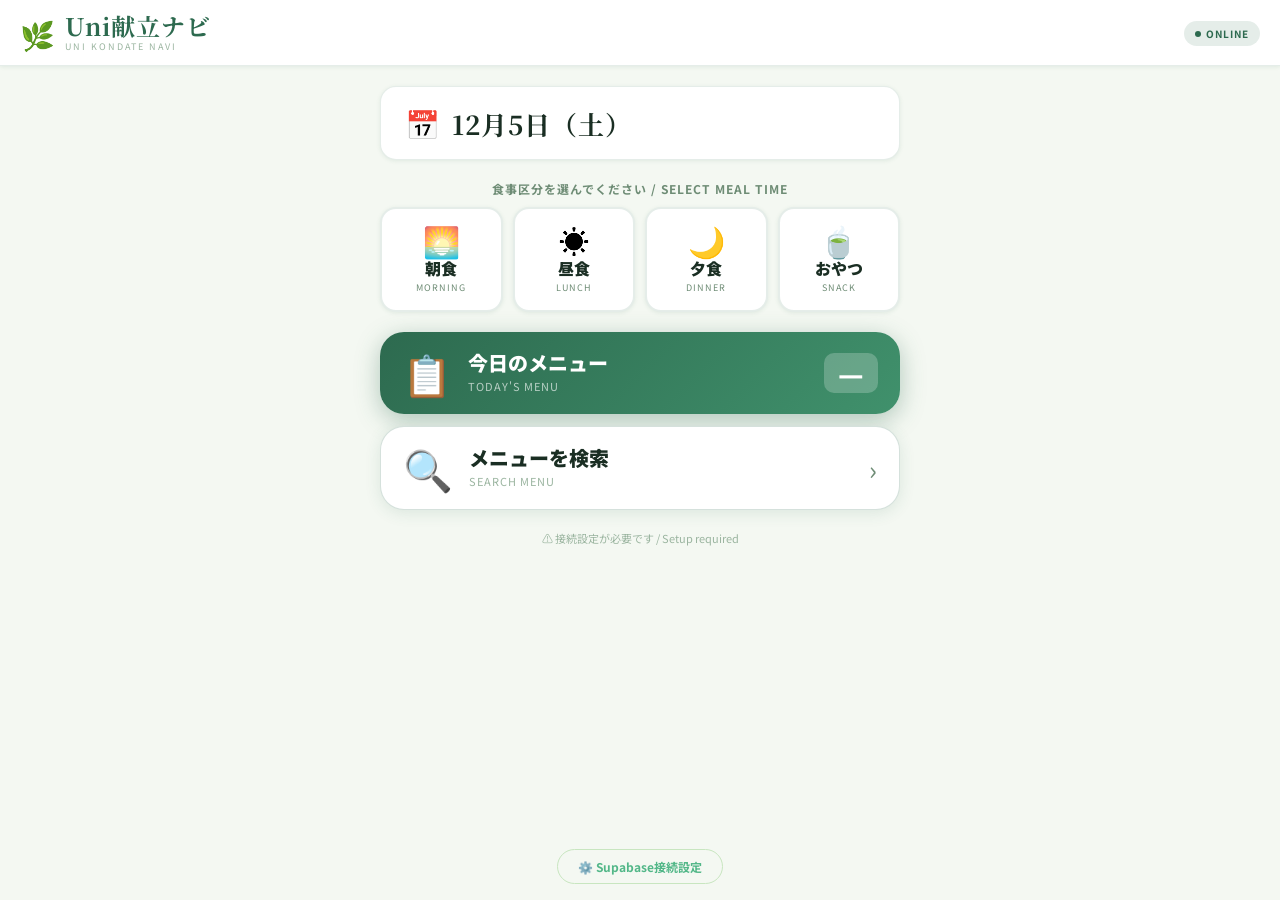
==== commit 8bd041ae: "Update index.html" ====
--- a/index.html
+++ b/index.html
@@ -231,8 +231,10 @@
     </div>
 
     <div class="home-sync-info" id="home-sync-info">— / —</div>
-
-    <!-- 設定ボタン -->
+  </div>
+
+  <!-- 設定ボタン（home-bodyの外） -->
+  <div style="text-align:center; padding:10px 0 16px;">
     <button class="settings-open-btn" onclick="showScreen('settings')">
       ⚙️ Supabase接続設定
     </button>
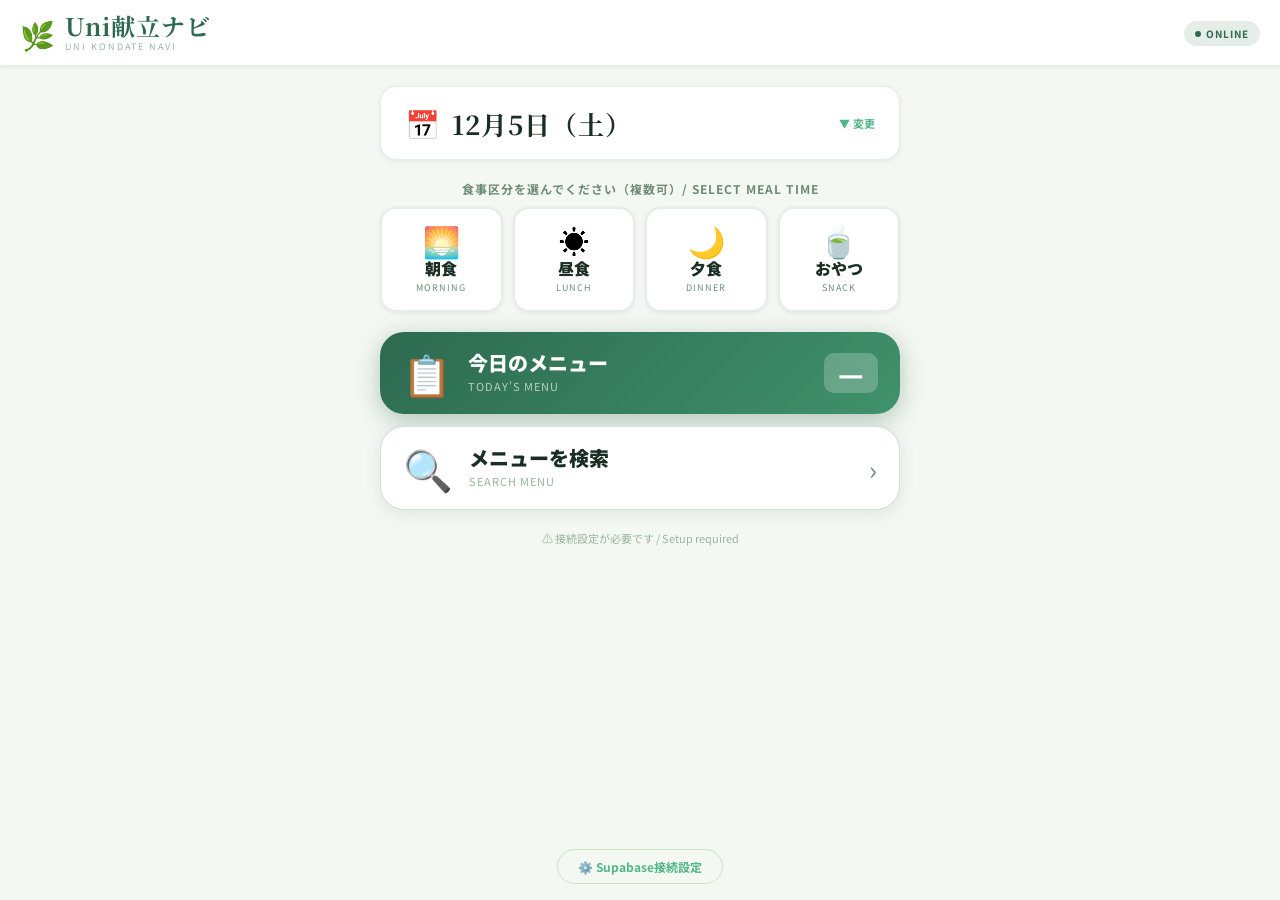
==== commit 11b51d0b: "Update index.html" ====
--- a/index.html
+++ b/index.html
@@ -62,31 +62,33 @@
 
     /* ============ 現在工程ブロック ============ */
     .current-step-block {
-      background:#fff;
-      padding:12px 16px 16px;
-      box-shadow:0 3px 12px rgba(45,106,79,0.15);
-      border-left:5px solid #2D6A4F;
-      margin-bottom:0;
+      background: linear-gradient(135deg, #F0FAF4 0%, #E4F4EA 100%);
+      padding: 16px 16px 18px;
+      box-shadow: 0 4px 20px rgba(45,106,79,0.20);
+      border-left: 6px solid #2D6A4F;
+      margin-bottom: 0;
+      border-radius: 0 0 0 0;
     }
     .current-step-label {
       font-size:10px; font-weight:900; letter-spacing:0.1em;
-      color:#2D6A4F; margin-bottom:10px;
+      color:#2D6A4F; margin-bottom:12px;
       display:flex; align-items:center; gap:8px;
     }
-    .current-step-label::after { content:''; flex:1; height:1.5px; background:#D8EDD4; }
+    .current-step-label::after { content:''; flex:1; height:2px; background:#B0D8BC; }
 
     /* ============ 以降の工程タイムライン（縦） ============ */
     .upcoming-steps-block {
-      background:#F4FAF5;
+      background:#F7F7F7;
       padding:12px 16px 4px;
-      border-top:1px solid #D8EDD4;
+      border-top:1px solid #E0E0E0;
+      opacity:0.85;
     }
     .upcoming-label {
       font-size:10px; font-weight:900; letter-spacing:0.1em;
-      color:#6E8C75; margin-bottom:10px;
+      color:#AAAAAA; margin-bottom:10px;
       display:flex; align-items:center; gap:8px;
     }
-    .upcoming-label::after { content:''; flex:1; height:1px; background:#C8E0C8; }
+    .upcoming-label::after { content:''; flex:1; height:1px; background:#DDDDDD; }
 
     /* タイムラインアイテム（縦並び） */
     .tl-item {
@@ -97,7 +99,7 @@
     .tl-item:not(:last-child) .tl-dot-wrap::after {
       content:''; position:absolute;
       left:15px; top:32px; width:2px; height:calc(100% - 24px);
-      background:linear-gradient(to bottom, #C8E0C8 60%, transparent);
+      background:linear-gradient(to bottom, #DDDDDD 60%, transparent);
     }
     .tl-dot-wrap {
       position:relative; flex-shrink:0; width:32px;
@@ -106,28 +108,27 @@
       width:32px; height:32px; border-radius:50%;
       display:flex; align-items:center; justify-content:center;
       font-size:13px; font-weight:900;
-      border:2px solid #D0D0D0; background:#F5F5F5; color:#AAA;
+      border:2px solid #DDDDDD; background:#EEEEEE; color:#BBBBBB;
     }
     .tl-dot.is-next {
-      background:#FFF8EC; border-color:#E09B3D; color:#C8762A;
-      box-shadow:0 0 0 3px rgba(224,155,61,0.2);
-    }
-    .tl-dot.is-future { background:#F0F0F0; border-color:#D8D8D8; color:#BBB; }
+      background:#EEEEEE; border-color:#CCCCCC; color:#999999;
+    }
+    .tl-dot.is-future { background:#F0F0F0; border-color:#E0E0E0; color:#CCCCCC; }
 
     .tl-body {
       flex:1; border-radius:10px; padding:8px 12px; margin-bottom:2px;
       background:#EFEFEF;
     }
     .tl-body.is-next {
-      background:#FFF8EC; border:1.5px solid #F0D090;
-    }
-    .tl-body.is-future { background:#F5F5F5; border:1px solid #E8E8E8; }
+      background:#F5F5F5; border:1px solid #E0E0E0;
+    }
+    .tl-body.is-future { background:#F5F5F5; border:1px solid #EBEBEB; }
 
     .tl-step-label {
-      font-size:9px; font-weight:900; letter-spacing:0.06em; color:#AAA; margin-bottom:2px;
-    }
-    .tl-step-label.is-next { color:#C8762A; }
-    .tl-desc { font-size:13px; font-weight:700; color:#888; line-height:1.4; }
+      font-size:9px; font-weight:900; letter-spacing:0.06em; color:#BBBBBB; margin-bottom:2px;
+    }
+    .tl-step-label.is-next { color:#AAAAAA; }
+    .tl-desc { font-size:13px; font-weight:700; color:#AAAAAA; line-height:1.4; }
     .tl-desc.is-next { color:#1A2E23; }
     .tl-tags { display:flex; gap:5px; margin-top:4px; flex-wrap:wrap; }
     .tl-tag { font-size:9px; font-weight:700; padding:2px 6px; border-radius:100px; background:#E0E0E0; color:#888; }
@@ -180,30 +181,40 @@
   </div>
 
   <div class="home-body">
-    <div class="home-date-card">
+    <!-- 日付選択 -->
+    <div class="home-date-card" onclick="toggleDatePicker()" style="cursor:pointer; user-select:none;">
       <div class="home-date-icon">📅</div>
       <div class="home-date-text" id="home-date">--月--日（－）</div>
+      <div style="margin-left:auto; font-size:11px; color:#52B788; font-weight:700;">▼ 変更</div>
+    </div>
+    <!-- 日付ピッカー（初期は非表示） -->
+    <div id="date-picker-wrap" style="display:none; padding:0 0 8px;">
+      <input type="date" id="date-picker-input"
+        style="width:100%; padding:12px 14px; border:2px solid #D8EDD4; border-radius:12px;
+               font-size:16px; font-family:inherit; color:#1A2E23; background:#fff;
+               box-sizing:border-box; outline:none;"
+        onchange="onDatePickerChange(this.value)">
     </div>
 
     <div class="meal-time-section">
-      <div class="meal-time-label">食事区分を選んでください / Select Meal Time</div>
+      <div class="meal-time-label">食事区分を選んでください（複数可）/ Select Meal Time</div>
       <div class="meal-time-grid">
-        <button class="meal-time-btn" data-meal="morning" onclick="selectMealTime('morning', this)">
+        <button class="meal-time-btn" data-meal="morning" onclick="toggleMealTime('morning', this)">
           <span class="meal-time-icon">🌅</span>
           <span class="meal-time-name">朝食</span>
           <span class="meal-time-en">MORNING</span>
         </button>
-        <button class="meal-time-btn" data-meal="lunch" onclick="selectMealTime('lunch', this)">
+        <button class="meal-time-btn" data-meal="lunch" onclick="toggleMealTime('lunch', this)">
           <span class="meal-time-icon">☀️</span>
           <span class="meal-time-name">昼食</span>
           <span class="meal-time-en">LUNCH</span>
         </button>
-        <button class="meal-time-btn" data-meal="dinner" onclick="selectMealTime('dinner', this)">
+        <button class="meal-time-btn" data-meal="dinner" onclick="toggleMealTime('dinner', this)">
           <span class="meal-time-icon">🌙</span>
           <span class="meal-time-name">夕食</span>
           <span class="meal-time-en">DINNER</span>
         </button>
-        <button class="meal-time-btn" data-meal="snack" onclick="selectMealTime('snack', this)">
+        <button class="meal-time-btn" data-meal="snack" onclick="toggleMealTime('snack', this)">
           <span class="meal-time-icon">🍵</span>
           <span class="meal-time-name">おやつ</span>
           <span class="meal-time-en">SNACK</span>
@@ -499,9 +510,9 @@
         </div>
       </div>
 
-      <div class="step-desc-card">
-        <div class="step-desc-main" id="step-desc-main"></div>
-        <div class="step-desc-en" id="step-desc-en"></div>
+      <div class="step-desc-card" style="padding:14px 16px 10px; background:linear-gradient(135deg,#F0FAF4,#E8F4EC); border-radius:12px; margin:12px 16px 0; border-left:4px solid #2D6A4F;">
+        <div class="step-desc-main" id="step-desc-main" style="font-size:20px; font-weight:900; color:#1A2E23; line-height:1.5; letter-spacing:0.02em;"></div>
+        <div class="step-desc-en" id="step-desc-en" style="font-size:13px; color:#52B788; margin-top:6px; font-weight:600;"></div>
       </div>
 
       <div class="step-ing-section" id="step-ing-section">
